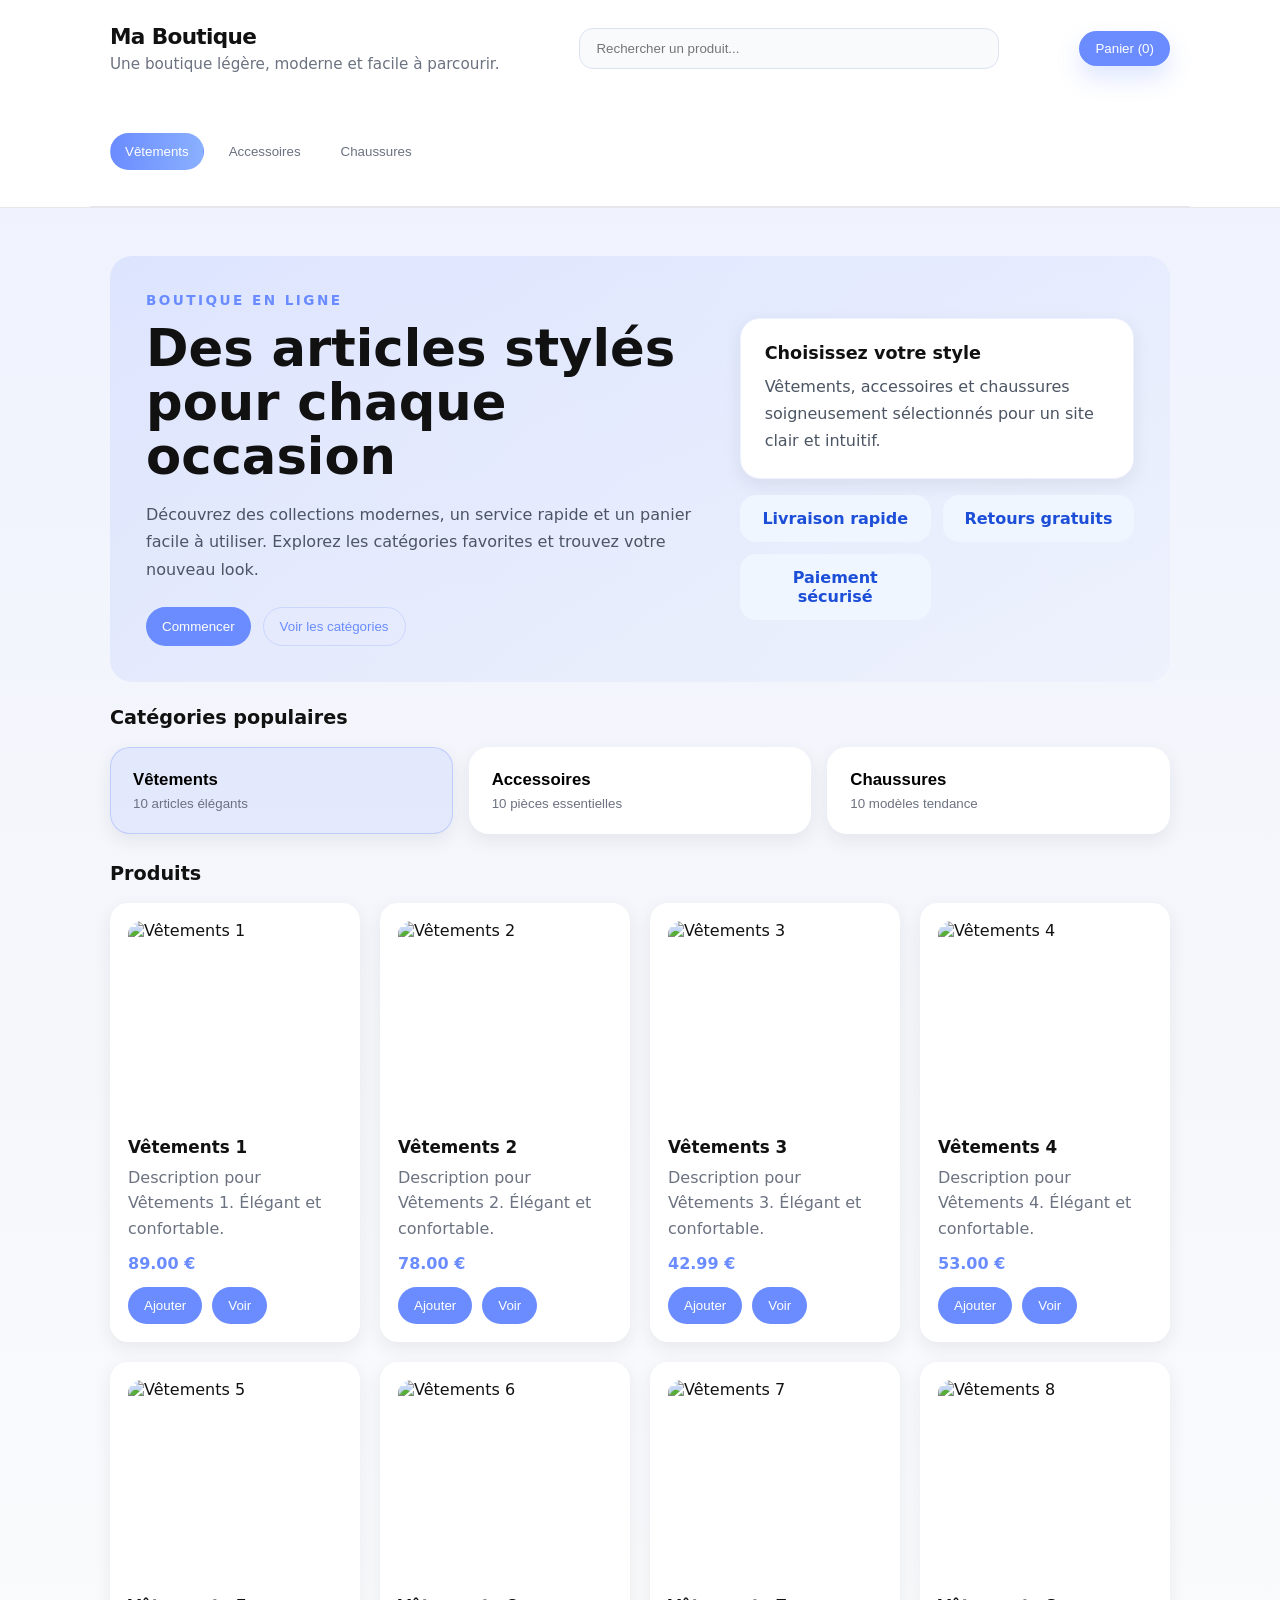
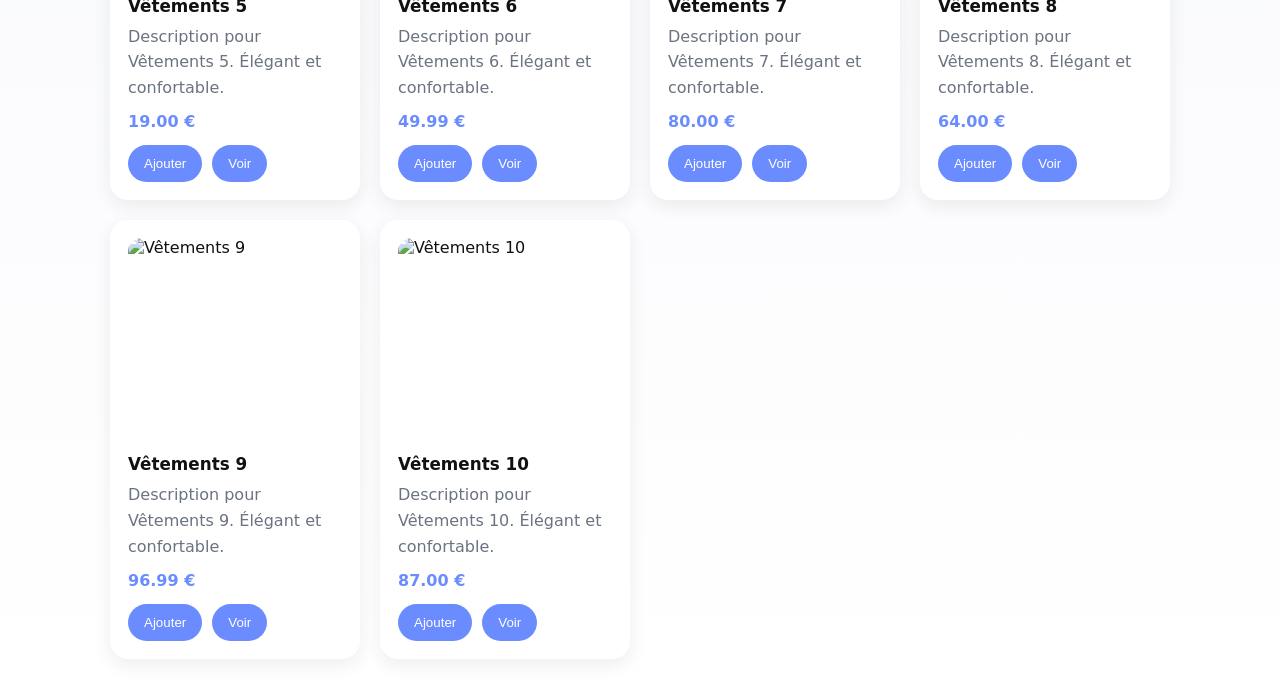
==== site/index.html @ 4831955a "Add files via upload" ====
<!doctype html>
<html lang="fr">
  <head>
    <meta charset="utf-8" />
    <meta name="viewport" content="width=device-width, initial-scale=1" />
    <title>Boutique - Exemple</title>
    <link rel="stylesheet" href="css/styles.css" />
  </head>
  <body>
    <header class="site-header">
      <div class="container header-inner">
        <div class="brand-area">
          <h1 class="logo">Ma Boutique</h1>
          <p class="brand-tag">Une boutique légère, moderne et facile à parcourir.</p>
        </div>
        <div class="search-box">
          <input id="search-input" type="search" placeholder="Rechercher un produit..." aria-label="Rechercher un produit" />
        </div>
        <button id="cart-button" class="cart-button">Panier (<span id="cart-count">0</span>)</button>
      </div>
      <div class="container nav-wrap">
        <nav class="nav-categories" id="categories"></nav>
      </div>
    </header>

    <main class="container">
      <section class="hero">
        <div class="hero-grid">
          <div class="hero-copy">
            <p class="eyebrow">Boutique en ligne</p>
            <h2>Des articles stylés pour chaque occasion</h2>
            <p class="hero-text">Découvrez des collections modernes, un service rapide et un panier facile à utiliser. Explorez les catégories favorites et trouvez votre nouveau look.</p>
            <div class="hero-actions">
              <button id="shop-now" class="btn">Commencer</button>
              <button id="see-categories" class="btn btn-ghost">Voir les catégories</button>
            </div>
          </div>
          <div class="hero-feature">
            <div class="feature-card">
              <h3>Choisissez votre style</h3>
              <p>Vêtements, accessoires et chaussures soigneusement sélectionnés pour un site clair et intuitif.</p>
            </div>
            <div class="feature-grid">
              <div class="feature-pill">Livraison rapide</div>
              <div class="feature-pill">Retours gratuits</div>
              <div class="feature-pill">Paiement sécurisé</div>
            </div>
          </div>
        </div>
      </section>

      <section class="category-highlights" id="category-highlights">
        <h3 class="section-title">Catégories populaires</h3>
        <div class="category-cards">
          <button class="category-card" data-cat="Vêtements">
            <strong>Vêtements</strong>
            <span>10 articles élégants</span>
          </button>
          <button class="category-card" data-cat="Accessoires">
            <strong>Accessoires</strong>
            <span>10 pièces essentielles</span>
          </button>
          <button class="category-card" data-cat="Chaussures">
            <strong>Chaussures</strong>
            <span>10 modèles tendance</span>
          </button>
        </div>
      </section>

      <section id="products-section">
        <h3 class="section-title">Produits</h3>
        <div class="products-grid" id="products"></div>
      </section>
    </main>

    <aside id="cart" class="cart-panel" aria-hidden="true">
      <button id="close-cart" class="close-cart">✕</button>
      <h3>Votre panier</h3>
      <ul id="cart-items" class="cart-items"></ul>
      <div class="cart-footer">
        <div class="cart-total">Total: <span id="cart-total">0.00</span> €</div>
        <button id="checkout" class="checkout">Commander</button>
      </div>
    </aside>

    <div id="payment-modal" class="modal" aria-hidden="true">
      <div class="modal-content modal-payment">
        <button id="close-payment" class="close-modal">✕</button>
        <div class="payment-panel">
          <h3>Paiement sécurisé</h3>
          <p class="payment-note">Entrez des informations fictives pour simuler la commande.</p>
          <form id="payment-form" class="payment-form">
            <div class="field">
              <label for="buyer-name">Nom complet</label>
              <input id="buyer-name" type="text" placeholder="Jean Dupont" required />
            </div>
            <div class="field">
              <label for="card-number">Numéro de carte</label>
              <input id="card-number" type="text" inputmode="numeric" maxlength="19" placeholder="1234 5678 9012 3456" required />
            </div>
            <div class="field-row">
              <div class="field small">
                <label for="expiry">Date d'expiration</label>
                <input id="expiry" type="text" placeholder="MM/AA" maxlength="5" required />
              </div>
              <div class="field small">
                <label for="cvc">CVC</label>
                <input id="cvc" type="text" inputmode="numeric" maxlength="4" placeholder="123" required />
              </div>
            </div>
            <div class="payment-summary">
              <span>Total à payer</span>
              <strong id="payment-amount">0.00 €</strong>
            </div>
            <button type="submit" class="btn">Valider le paiement</button>
            <p id="payment-status" class="payment-status"></p>
          </form>
        </div>
      </div>
    </div>

    <div id="product-modal" class="modal" aria-hidden="true">
      <div class="modal-content">
        <button id="close-modal" class="close-modal">✕</button>
        <img id="modal-image" src="" alt="" />
        <div class="modal-info">
          <h3 id="modal-title"></h3>
          <p id="modal-desc"></p>
          <div class="modal-buy">
            <div class="price" id="modal-price"></div>
            <button id="modal-add" class="btn">Ajouter au panier</button>
          </div>
        </div>
      </div>
    </div>

    <script src="js/script.js"></script>
  </body>
</html>
---- site/css/styles.css ----
:root{
  --bg:#f6f7fb;
  --card:#ffffff;
  --accent:#6a8cff;
  --muted:#6b7280;
  --shadow: 0 6px 18px rgba(26, 32, 44, 0.08);
}
*{box-sizing:border-box}
body{font-family:Inter, system-ui, Arial, sans-serif;margin:0;background:linear-gradient(180deg,#eef2ff 0%,#f6f7fb 45%,#fff 100%);color:#111}
.container{max-width:1100px;margin:0 auto;padding:24px 20px}
.site-header{background:#fff;border-bottom:1px solid #e5e7eb;position:sticky;top:0;z-index:10}
.header-inner{display:flex;align-items:center;gap:20px;justify-content:space-between}
.brand-area{display:flex;flex-direction:column;gap:6px}
.logo{margin:0;font-size:1.35rem;letter-spacing:-0.03em}
.brand-tag{margin:0;color:#6b7280;font-size:0.95rem}
.search-box{flex:1;max-width:420px}
.search-box input{width:100%;padding:12px 16px;border-radius:14px;border:1px solid #dbe3f0;background:#f8fafc;outline:none;transition:border-color 0.2s ease, box-shadow 0.2s ease}
.search-box input:focus{border-color:rgba(106,140,255,0.55);box-shadow:0 0 0 4px rgba(106,140,255,0.12)}
.nav-wrap{background:#fff;border-bottom:1px solid #e5e7eb}
.header-inner .cart-button{flex-shrink:0}
.nav-categories{display:flex;gap:10px;flex-wrap:wrap;justify-content:flex-start;padding:12px 0}
.nav-categories button{background:transparent;border:1px solid transparent;padding:10px 14px;border-radius:999px;cursor:pointer;color:var(--muted);transition:all 0.2s ease}
.nav-categories button:hover{background:rgba(106,140,255,0.08);border-color:rgba(106,140,255,0.2)}
.nav-categories button.active{background:linear-gradient(90deg,var(--accent),#8ab0ff);color:#fff;border-color:transparent}
.cart-button{background:var(--accent);color:#fff;border:0;padding:10px 16px;border-radius:999px;cursor:pointer;box-shadow:0 12px 24px rgba(106,140,255,0.22)}
.hero{background:linear-gradient(135deg,rgba(106,140,255,0.14),rgba(138,176,255,0.05));padding:36px;border-radius:22px;margin:24px 0}
.hero-grid{display:grid;grid-template-columns:1.3fr 0.9fr;gap:24px;align-items:center}
.hero-copy{max-width:550px}
.eyebrow{margin:0 0 14px;font-size:0.85rem;font-weight:700;letter-spacing:0.18em;text-transform:uppercase;color:var(--accent)}
.hero h2{margin:0 0 18px;font-size:clamp(2rem,4vw,3.2rem);line-height:1.05}
.hero-text{margin:0 0 24px;color:#4b5563;max-width:580px;line-height:1.7}
.hero-actions{display:flex;gap:12px;flex-wrap:wrap}
.hero-feature{display:grid;gap:16px}
.hero-text{max-width:620px}
.feature-card{background:#fff;padding:24px;border-radius:20px;box-shadow:var(--shadow);border:1px solid #eef2ff}
.feature-card h3{margin:0 0 10px;font-size:1.1rem}
.feature-card p{margin:0;color:#4b5563;line-height:1.7}
.feature-grid{display:grid;grid-template-columns:repeat(2,minmax(0,1fr));gap:12px}
.feature-pill{padding:14px 16px;background:#eff6ff;color:#1d4ed8;border-radius:16px;font-weight:600;text-align:center}
.section-title{margin:0 0 18px;font-size:1.2rem;color:#111}
.category-highlights{margin-bottom:28px}
.category-cards{display:grid;grid-template-columns:repeat(auto-fit,minmax(180px,1fr));gap:16px}
.category-card{display:flex;flex-direction:column;align-items:flex-start;gap:6px;padding:22px;border-radius:20px;background:#fff;box-shadow:var(--shadow);border:1px solid transparent;text-align:left;cursor:pointer;transition:transform 0.2s ease, border-color 0.2s ease, background-color 0.2s ease}
.category-card:hover{transform:translateY(-3px);border-color:rgba(106,140,255,0.2)}
.category-card.active{background:rgba(106,140,255,0.12);border-color:rgba(106,140,255,0.3)}
.category-card strong{font-size:1.05rem}
.category-card span{color:var(--muted)}
.products-grid{display:grid;grid-template-columns:repeat(auto-fill,minmax(240px,1fr));gap:20px}
.card{background:var(--card);border-radius:18px;padding:18px;box-shadow:var(--shadow);display:flex;flex-direction:column;min-height:360px;transition:transform 0.2s ease, box-shadow 0.2s ease,border-color 0.2s ease}
.card:hover{transform:translateY(-4px);box-shadow:0 20px 30px rgba(26,32,44,0.12);border:1px solid rgba(106,140,255,0.14)}
.cart-items li{display:flex;justify-content:space-between;align-items:center;padding:12px 0;border-bottom:1px solid #f1f3f5}
.cart-items li span{max-width:180px;display:block;overflow:hidden;text-overflow:ellipsis;white-space:nowrap}
.cart-item-remove{background:transparent;border:0;color:#ef4444;font-size:0.95rem;cursor:pointer;padding:6px 8px;border-radius:8px;transition:background-color 0.2s ease}
.cart-item-remove:hover{background:rgba(239,68,68,0.1)}
.checkout{background:#111827;color:#fff;width:100%;padding:12px 16px;border-radius:14px;border:0;cursor:pointer;margin-top:12px;transition:transform 0.2s ease}
.checkout:hover{transform:translateY(-1px)}
.card{background:var(--card);border-radius:18px;padding:18px;box-shadow:var(--shadow);display:flex;flex-direction:column;min-height:360px}
.card img{width:100%;height:200px;object-fit:cover;border-radius:14px}
.card h4{margin:16px 0 8px;font-size:1.05rem}
.card .desc{margin:0 0 12px;color:#6b7280;line-height:1.6}
.card .price{font-weight:700;color:var(--accent);margin-bottom:14px}
.card .actions{margin-top:auto;display:flex;gap:10px;flex-wrap:wrap}
.btn{background:var(--accent);color:#fff;border:0;padding:11px 16px;border-radius:999px;cursor:pointer;transition:transform 0.2s ease, box-shadow 0.2s ease}
.btn:hover{transform:translateY(-1px);box-shadow:0 14px 26px rgba(106,140,255,0.18)}
.btn.btn-ghost{background:transparent;color:var(--accent);border:1px solid rgba(106,140,255,0.22)}
.btn.btn-ghost:hover{background:rgba(106,140,255,0.08)}
.cart-panel{position:fixed;right:20px;top:100px;width:340px;background:var(--card);padding:18px;border-radius:18px;box-shadow:var(--shadow);transform:translateY(-10px);opacity:0;pointer-events:none}
.cart-panel[aria-hidden="false"]{transform:none;opacity:1;pointer-events:auto}
.cart-items{list-style:none;padding:0;margin:12px 0 0;max-height:320px;overflow:auto}
.cart-items li{display:flex;justify-content:space-between;padding:12px 0;border-bottom:1px solid #f1f3f5}
.modal{position:fixed;inset:0;display:none;align-items:center;justify-content:center;background:rgba(10,12,22,0.36);padding:24px}
.modal[aria-hidden="false"]{display:flex}
.modal-content{background:var(--card);padding:24px;border-radius:22px;max-width:900px;width:100%;display:flex;gap:24px;align-items:flex-start}
.modal-content.modal-payment{max-width:540px;display:block}
.modal-content.modal-payment .payment-panel{display:flex;flex-direction:column;gap:16px}
.modal-content img{width:320px;height:320px;object-fit:cover;border-radius:18px}
.payment-note{margin:0;color:#6b7280;line-height:1.6}
.payment-form{display:grid;gap:14px}
.field{display:flex;flex-direction:column;gap:8px}
.field label{font-size:0.92rem;color:#374151}
.field input{padding:12px 14px;border-radius:14px;border:1px solid #d1d5db;background:#f8fafc;outline:none;transition:border-color 0.2s ease, box-shadow 0.2s ease}
.field input:focus{border-color:rgba(106,140,255,0.55);box-shadow:0 0 0 4px rgba(106,140,255,0.12)}
.field-row{display:grid;grid-template-columns:1fr 140px;gap:14px}
.field.small input{text-align:center}
.payment-summary{display:flex;justify-content:space-between;align-items:center;padding:16px 18px;border-radius:16px;background:#f8fbff;border:1px solid #e5edff}
.payment-status{margin:0;color:#065f46;font-weight:600;min-height:1.2em}
.modal-content.modal-payment .close-modal{position:absolute;right:24px;top:24px}
.close-modal,.close-cart{background:transparent;border:0;font-size:20px;cursor:pointer;color:#374151}
@media (max-width:900px){
  .hero-grid{grid-template-columns:1fr}
  .feature-grid{grid-template-columns:repeat(2,minmax(0,1fr))}
}
@media (max-width:700px){
  .header-inner{flex-direction:column;align-items:flex-start}
  .hero{padding:24px}
  .hero-actions{flex-direction:column;align-items:flex-start}
  .feature-grid{grid-template-columns:1fr}
  .modal-content{flex-direction:column;align-items:center}
  .modal-content img{width:100%;height:auto}
}
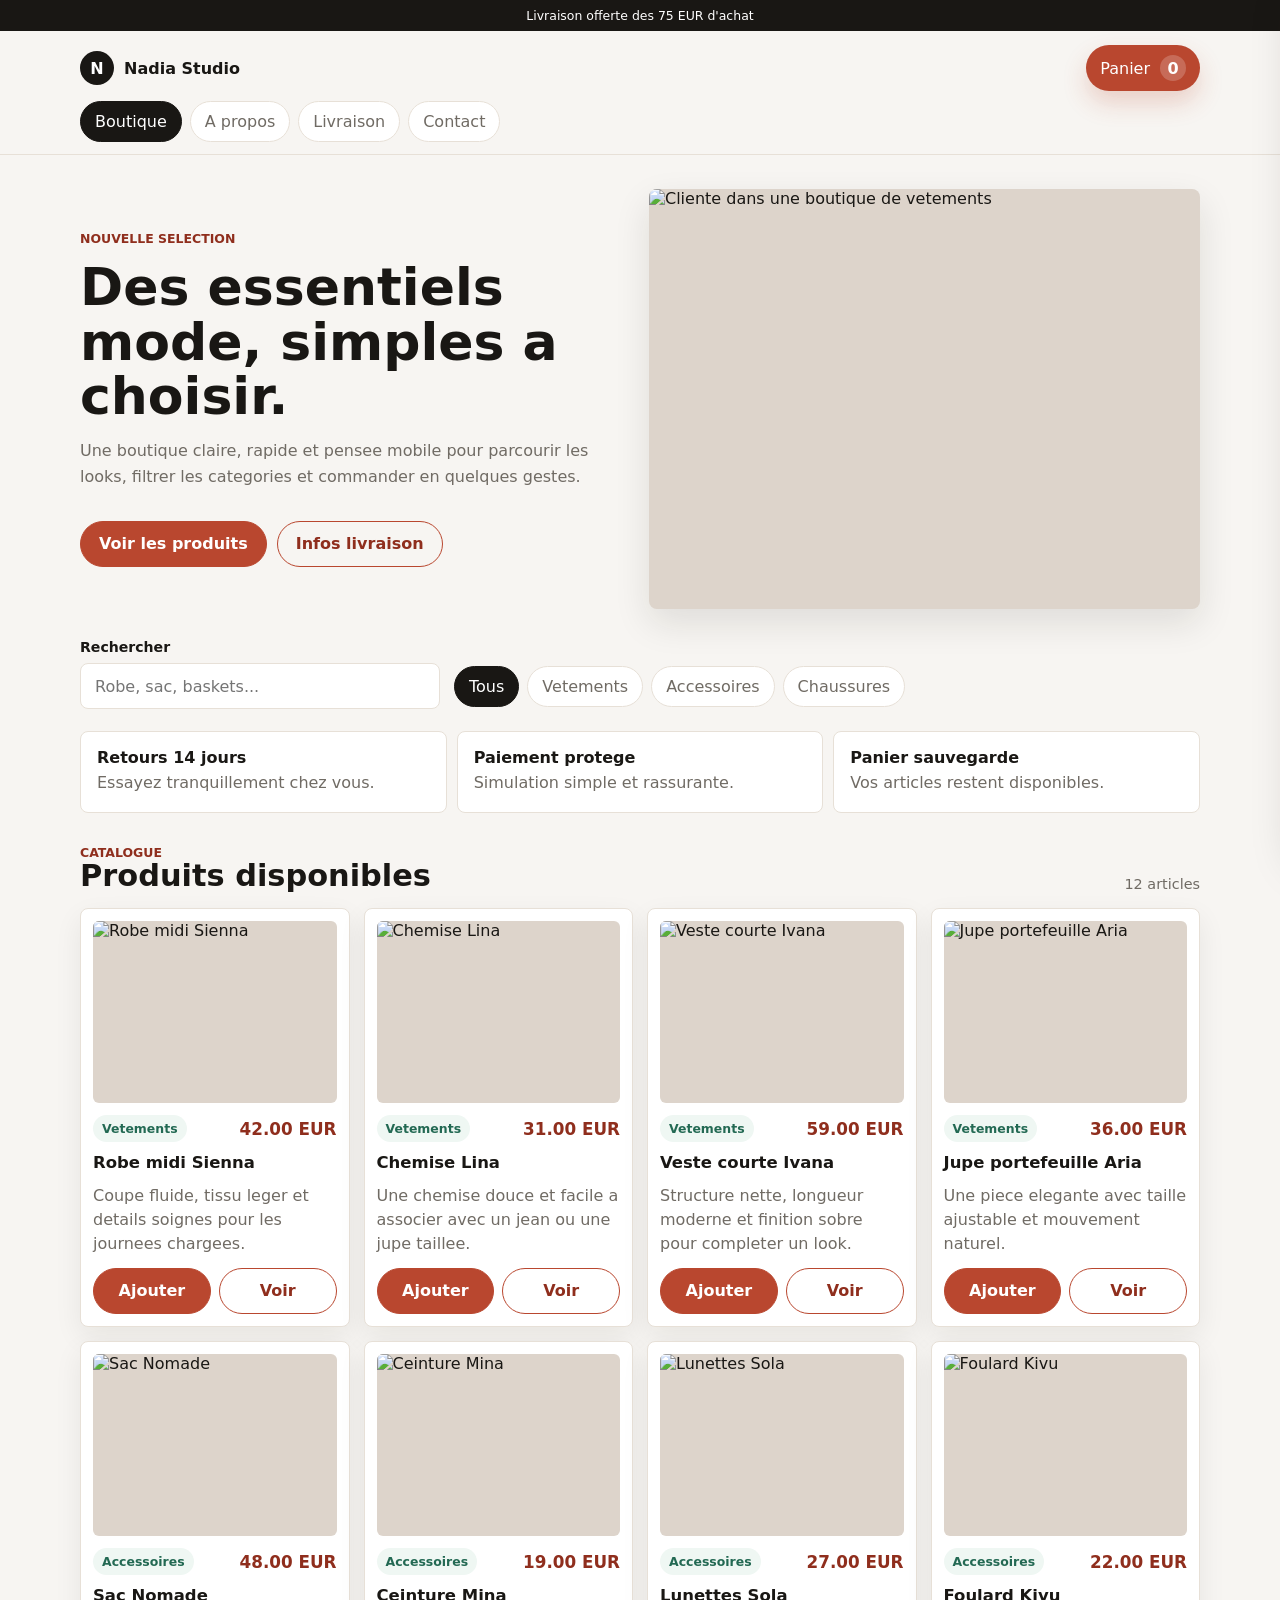
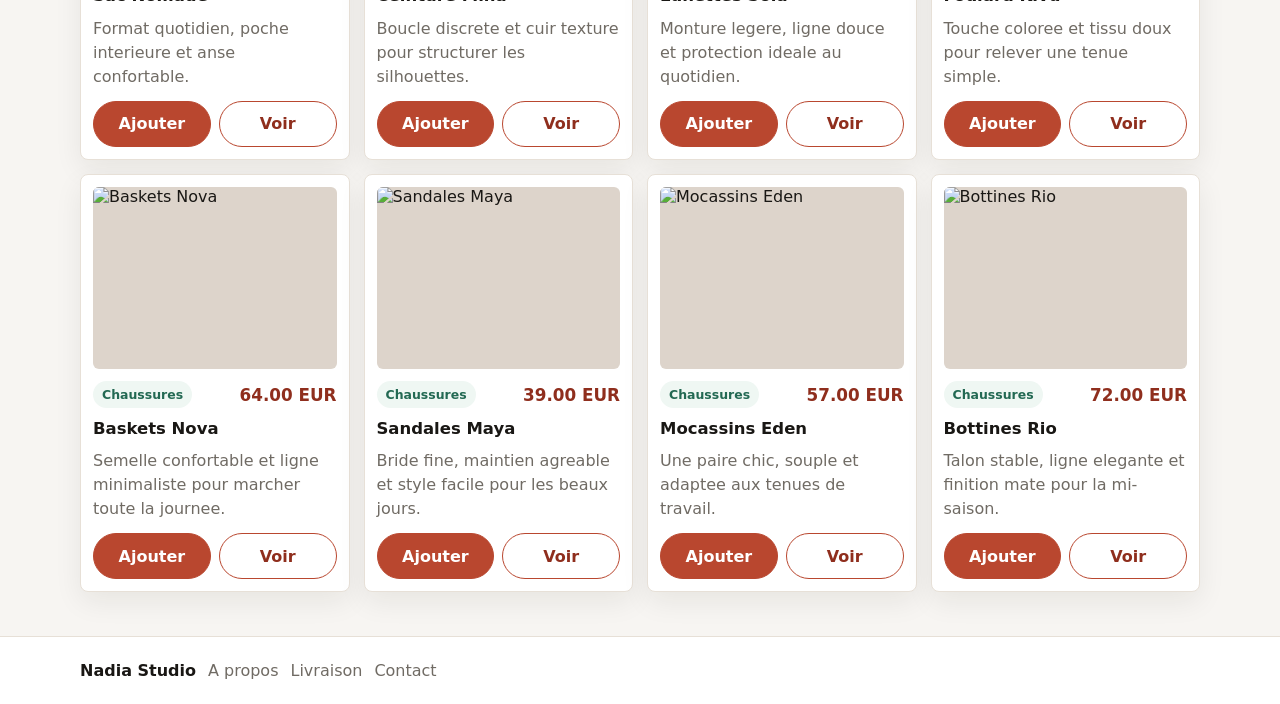
==== commit 59ddba32: "Add files via upload" ====
--- a/site/index.html
+++ b/site/index.html
@@ -1,139 +1,176 @@
-<!doctype html>
-<html lang="fr">
-  <head>
-    <meta charset="utf-8" />
-    <meta name="viewport" content="width=device-width, initial-scale=1" />
-    <title>Boutique - Exemple</title>
-    <link rel="stylesheet" href="css/styles.css" />
-  </head>
-  <body>
-    <header class="site-header">
-      <div class="container header-inner">
-        <div class="brand-area">
-          <h1 class="logo">Ma Boutique</h1>
-          <p class="brand-tag">Une boutique légère, moderne et facile à parcourir.</p>
-        </div>
-        <div class="search-box">
-          <input id="search-input" type="search" placeholder="Rechercher un produit..." aria-label="Rechercher un produit" />
-        </div>
-        <button id="cart-button" class="cart-button">Panier (<span id="cart-count">0</span>)</button>
-      </div>
-      <div class="container nav-wrap">
-        <nav class="nav-categories" id="categories"></nav>
-      </div>
-    </header>
-
-    <main class="container">
-      <section class="hero">
-        <div class="hero-grid">
-          <div class="hero-copy">
-            <p class="eyebrow">Boutique en ligne</p>
-            <h2>Des articles stylés pour chaque occasion</h2>
-            <p class="hero-text">Découvrez des collections modernes, un service rapide et un panier facile à utiliser. Explorez les catégories favorites et trouvez votre nouveau look.</p>
-            <div class="hero-actions">
-              <button id="shop-now" class="btn">Commencer</button>
-              <button id="see-categories" class="btn btn-ghost">Voir les catégories</button>
-            </div>
-          </div>
-          <div class="hero-feature">
-            <div class="feature-card">
-              <h3>Choisissez votre style</h3>
-              <p>Vêtements, accessoires et chaussures soigneusement sélectionnés pour un site clair et intuitif.</p>
-            </div>
-            <div class="feature-grid">
-              <div class="feature-pill">Livraison rapide</div>
-              <div class="feature-pill">Retours gratuits</div>
-              <div class="feature-pill">Paiement sécurisé</div>
-            </div>
-          </div>
-        </div>
-      </section>
-
-      <section class="category-highlights" id="category-highlights">
-        <h3 class="section-title">Catégories populaires</h3>
-        <div class="category-cards">
-          <button class="category-card" data-cat="Vêtements">
-            <strong>Vêtements</strong>
-            <span>10 articles élégants</span>
-          </button>
-          <button class="category-card" data-cat="Accessoires">
-            <strong>Accessoires</strong>
-            <span>10 pièces essentielles</span>
-          </button>
-          <button class="category-card" data-cat="Chaussures">
-            <strong>Chaussures</strong>
-            <span>10 modèles tendance</span>
-          </button>
-        </div>
-      </section>
-
-      <section id="products-section">
-        <h3 class="section-title">Produits</h3>
-        <div class="products-grid" id="products"></div>
-      </section>
-    </main>
-
-    <aside id="cart" class="cart-panel" aria-hidden="true">
-      <button id="close-cart" class="close-cart">✕</button>
-      <h3>Votre panier</h3>
-      <ul id="cart-items" class="cart-items"></ul>
-      <div class="cart-footer">
-        <div class="cart-total">Total: <span id="cart-total">0.00</span> €</div>
-        <button id="checkout" class="checkout">Commander</button>
-      </div>
-    </aside>
-
-    <div id="payment-modal" class="modal" aria-hidden="true">
-      <div class="modal-content modal-payment">
-        <button id="close-payment" class="close-modal">✕</button>
-        <div class="payment-panel">
-          <h3>Paiement sécurisé</h3>
-          <p class="payment-note">Entrez des informations fictives pour simuler la commande.</p>
-          <form id="payment-form" class="payment-form">
-            <div class="field">
-              <label for="buyer-name">Nom complet</label>
-              <input id="buyer-name" type="text" placeholder="Jean Dupont" required />
-            </div>
-            <div class="field">
-              <label for="card-number">Numéro de carte</label>
-              <input id="card-number" type="text" inputmode="numeric" maxlength="19" placeholder="1234 5678 9012 3456" required />
-            </div>
-            <div class="field-row">
-              <div class="field small">
-                <label for="expiry">Date d'expiration</label>
-                <input id="expiry" type="text" placeholder="MM/AA" maxlength="5" required />
-              </div>
-              <div class="field small">
-                <label for="cvc">CVC</label>
-                <input id="cvc" type="text" inputmode="numeric" maxlength="4" placeholder="123" required />
-              </div>
-            </div>
-            <div class="payment-summary">
-              <span>Total à payer</span>
-              <strong id="payment-amount">0.00 €</strong>
-            </div>
-            <button type="submit" class="btn">Valider le paiement</button>
-            <p id="payment-status" class="payment-status"></p>
-          </form>
-        </div>
-      </div>
-    </div>
-
-    <div id="product-modal" class="modal" aria-hidden="true">
-      <div class="modal-content">
-        <button id="close-modal" class="close-modal">✕</button>
-        <img id="modal-image" src="" alt="" />
-        <div class="modal-info">
-          <h3 id="modal-title"></h3>
-          <p id="modal-desc"></p>
-          <div class="modal-buy">
-            <div class="price" id="modal-price"></div>
-            <button id="modal-add" class="btn">Ajouter au panier</button>
-          </div>
-        </div>
-      </div>
-    </div>
-
-    <script src="js/script.js"></script>
-  </body>
+﻿<!doctype html>
+<html lang="fr">
+  <head>
+    <meta charset="utf-8" />
+    <meta name="viewport" content="width=device-width, initial-scale=1" />
+    <title>Nadia Studio - Boutique mode</title>
+    <meta name="description" content="Boutique mobile-first de vetements, chaussures et accessoires." />
+    <link rel="stylesheet" href="css/styles.css" />
+  </head>
+  <body>
+    <header class="site-header">
+      <div class="topbar">
+        <p>Livraison offerte des 75 EUR d'achat</p>
+      </div>
+      <div class="container header-inner">
+        <a class="logo" href="index.html" aria-label="Accueil Nadia Studio">
+          <span class="logo-mark">N</span>
+          <span>Nadia Studio</span>
+        </a>
+        <button id="cart-button" class="cart-button" type="button" aria-controls="cart" aria-expanded="false">
+          <span>Panier</span>
+          <strong id="cart-count">0</strong>
+        </button>
+      </div>
+      <nav class="container main-nav" aria-label="Navigation principale">
+        <a class="active" href="index.html">Boutique</a>
+        <a href="a-propos.html">A propos</a>
+        <a href="livraison.html">Livraison</a>
+        <a href="contact.html">Contact</a>
+      </nav>
+    </header>
+
+    <main>
+      <section class="shop-hero">
+        <div class="container shop-hero-inner">
+          <div class="hero-copy">
+            <p class="eyebrow">Nouvelle selection</p>
+            <h1>Des essentiels mode, simples a choisir.</h1>
+            <p>
+              Une boutique claire, rapide et pensee mobile pour parcourir les looks,
+              filtrer les categories et commander en quelques gestes.
+            </p>
+            <div class="hero-actions">
+              <a class="btn" href="#products-section">Voir les produits</a>
+              <a class="btn btn-secondary" href="livraison.html">Infos livraison</a>
+            </div>
+          </div>
+          <div class="hero-media" aria-label="Selection mode Nadia Studio">
+            <img src="https://images.unsplash.com/photo-1483985988355-763728e1935b?auto=format&fit=crop&w=900&q=80" alt="Cliente dans une boutique de vetements" />
+          </div>
+        </div>
+      </section>
+
+      <section class="container shop-controls" aria-label="Recherche et categories">
+        <div class="search-box">
+          <label for="search-input">Rechercher</label>
+          <input id="search-input" type="search" placeholder="Robe, sac, baskets..." autocomplete="off" />
+        </div>
+        <div class="nav-categories" id="categories" role="list"></div>
+      </section>
+
+      <section class="container benefits" aria-label="Avantages">
+        <article>
+          <strong>Retours 14 jours</strong>
+          <span>Essayez tranquillement chez vous.</span>
+        </article>
+        <article>
+          <strong>Paiement protege</strong>
+          <span>Simulation simple et rassurante.</span>
+        </article>
+        <article>
+          <strong>Panier sauvegarde</strong>
+          <span>Vos articles restent disponibles.</span>
+        </article>
+      </section>
+
+      <section class="container products-section" id="products-section">
+        <div class="section-heading">
+          <div>
+            <p class="eyebrow">Catalogue</p>
+            <h2>Produits disponibles</h2>
+          </div>
+          <p id="products-count" class="products-count"></p>
+        </div>
+        <div class="products-grid" id="products"></div>
+      </section>
+    </main>
+
+    <aside id="cart" class="cart-panel" aria-hidden="true" aria-label="Panier">
+      <div class="cart-header">
+        <div>
+          <p class="eyebrow">Commande</p>
+          <h2>Votre panier</h2>
+        </div>
+        <button id="close-cart" class="icon-button" type="button" aria-label="Fermer le panier">x</button>
+      </div>
+      <ul id="cart-items" class="cart-items"></ul>
+      <div class="cart-footer">
+        <div class="promo-line">
+          <span>Sous-total</span>
+          <strong><span id="cart-total">0.00</span> EUR</strong>
+        </div>
+        <p id="free-shipping" class="free-shipping"></p>
+        <div class="cart-actions">
+          <button id="clear-cart" class="btn btn-secondary" type="button">Vider</button>
+          <button id="checkout" class="btn" type="button">Commander</button>
+        </div>
+      </div>
+    </aside>
+    <button id="cart-backdrop" class="cart-backdrop" type="button" aria-label="Fermer le panier" hidden></button>
+
+    <div id="payment-modal" class="modal" aria-hidden="true">
+      <div class="modal-content modal-payment" role="dialog" aria-modal="true" aria-labelledby="payment-title">
+        <button id="close-payment" class="icon-button close-modal" type="button" aria-label="Fermer">x</button>
+        <p class="eyebrow">Paiement test</p>
+        <h2 id="payment-title">Finaliser la commande</h2>
+        <p class="muted">Ces informations sont fictives et servent seulement a simuler le parcours.</p>
+        <form id="payment-form" class="payment-form">
+          <div class="field">
+            <label for="buyer-name">Nom complet</label>
+            <input id="buyer-name" type="text" placeholder="Nadia Mbuyi" required />
+          </div>
+          <div class="field">
+            <label for="card-number">Numero de carte</label>
+            <input id="card-number" type="text" inputmode="numeric" maxlength="19" placeholder="1234 5678 9012 3456" required />
+          </div>
+          <div class="field-row">
+            <div class="field">
+              <label for="expiry">Expiration</label>
+              <input id="expiry" type="text" placeholder="MM/AA" maxlength="5" required />
+            </div>
+            <div class="field">
+              <label for="cvc">CVC</label>
+              <input id="cvc" type="text" inputmode="numeric" maxlength="4" placeholder="123" required />
+            </div>
+          </div>
+          <div class="payment-summary">
+            <span>Total a payer</span>
+            <strong id="payment-amount">0.00 EUR</strong>
+          </div>
+          <button type="submit" class="btn">Valider le paiement</button>
+          <p id="payment-status" class="payment-status" role="status"></p>
+        </form>
+      </div>
+    </div>
+
+    <div id="product-modal" class="modal" aria-hidden="true">
+      <div class="modal-content product-dialog" role="dialog" aria-modal="true" aria-labelledby="modal-title">
+        <button id="close-modal" class="icon-button close-modal" type="button" aria-label="Fermer">x</button>
+        <img id="modal-image" src="" alt="" />
+        <div class="modal-info">
+          <p id="modal-category" class="eyebrow"></p>
+          <h2 id="modal-title"></h2>
+          <p id="modal-desc" class="muted"></p>
+          <div class="modal-buy">
+            <strong class="price" id="modal-price"></strong>
+            <button id="modal-add" class="btn" type="button">Ajouter au panier</button>
+          </div>
+        </div>
+      </div>
+    </div>
+
+    <footer class="site-footer">
+      <div class="container footer-inner">
+        <p>Nadia Studio</p>
+        <nav aria-label="Navigation secondaire">
+          <a href="a-propos.html">A propos</a>
+          <a href="livraison.html">Livraison</a>
+          <a href="contact.html">Contact</a>
+        </nav>
+      </div>
+    </footer>
+
+    <script src="js/script.js"></script>
+  </body>
 </html>
--- a/site/css/styles.css
+++ b/site/css/styles.css
@@ -1,100 +1,827 @@
-:root{
-  --bg:#f6f7fb;
-  --card:#ffffff;
-  --accent:#6a8cff;
-  --muted:#6b7280;
-  --shadow: 0 6px 18px rgba(26, 32, 44, 0.08);
+﻿:root {
+  --bg: #f7f5f2;
+  --surface: #ffffff;
+  --surface-soft: #fbfaf8;
+  --ink: #191714;
+  --muted: #706b64;
+  --line: #e7e0d7;
+  --accent: #b9472f;
+  --accent-dark: #8f2e1d;
+  --green: #236953;
+  --blue: #234f7a;
+  --shadow: 0 14px 36px rgba(31, 26, 20, 0.11);
+}
+
+* {
+  box-sizing: border-box;
+}
+
+html {
+  scroll-behavior: smooth;
+}
+
+body {
+  margin: 0;
+  background: var(--bg);
+  color: var(--ink);
+  font-family: Inter, ui-sans-serif, system-ui, -apple-system, BlinkMacSystemFont, "Segoe UI", Arial, sans-serif;
+}
+
+img {
+  display: block;
+  max-width: 100%;
+}
+
+a {
+  color: inherit;
+  text-decoration: none;
+}
+
+button,
+input,
+textarea {
+  font: inherit;
+}
+
+button {
+  cursor: pointer;
+}
+
+.container {
+  width: min(100% - 32px, 1120px);
+  margin: 0 auto;
+}
+
+.topbar {
+  background: var(--ink);
+  color: #fff;
+  text-align: center;
+  padding: 8px 16px;
+}
+
+.topbar p {
+  margin: 0;
+  font-size: 0.78rem;
+}
+
+.site-header {
+  position: sticky;
+  top: 0;
+  z-index: 20;
+  background: rgba(247, 245, 242, 0.95);
+  border-bottom: 1px solid var(--line);
+  backdrop-filter: blur(14px);
+}
+
+.header-inner {
+  display: flex;
+  align-items: center;
+  justify-content: space-between;
+  gap: 14px;
+  padding: 14px 0 10px;
+}
+
+.logo {
+  display: inline-flex;
+  align-items: center;
+  gap: 10px;
+  font-weight: 800;
+}
+
+.logo-mark {
+  display: grid;
+  width: 34px;
+  height: 34px;
+  place-items: center;
+  border-radius: 50%;
+  background: var(--ink);
+  color: #fff;
+}
+
+.main-nav {
+  display: flex;
+  gap: 8px;
+  overflow-x: auto;
+  padding: 0 0 12px;
+  scrollbar-width: none;
+}
+
+.main-nav::-webkit-scrollbar {
+  display: none;
+}
+
+.main-nav a,
+.nav-categories button {
+  flex: 0 0 auto;
+  min-height: 40px;
+  border: 1px solid var(--line);
+  border-radius: 999px;
+  background: var(--surface);
+  color: var(--muted);
+  padding: 10px 14px;
+  white-space: nowrap;
+}
+
+.main-nav a.active,
+.main-nav a:hover,
+.nav-categories button.active,
+.nav-categories button:hover {
+  background: var(--ink);
+  border-color: var(--ink);
+  color: #fff;
+}
+
+.cart-button {
+  display: inline-flex;
+  align-items: center;
+  gap: 10px;
+  min-height: 42px;
+  border: 0;
+  border-radius: 999px;
+  background: var(--accent);
+  color: #fff;
+  padding: 10px 14px;
+  box-shadow: 0 12px 24px rgba(185, 71, 47, 0.22);
+}
+
+.cart-button strong {
+  display: grid;
+  min-width: 26px;
+  height: 26px;
+  place-items: center;
+  border-radius: 50%;
+  background: rgba(255, 255, 255, 0.2);
+}
+
+.shop-hero {
+  padding: 22px 0 12px;
+}
+
+.shop-hero-inner {
+  display: grid;
+  gap: 18px;
+}
+
+.hero-copy {
+  display: grid;
+  gap: 14px;
+}
+
+.eyebrow {
+  margin: 0;
+  color: var(--accent-dark);
+  font-size: 0.78rem;
+  font-weight: 800;
+  letter-spacing: 0;
+  text-transform: uppercase;
+}
+
+h1,
+h2,
+h3,
+p {
+  margin-top: 0;
+}
+
+h1,
+h2,
+h3 {
+  line-height: 1.05;
+}
+
+h1 {
+  margin-bottom: 0;
+  font-size: 2.25rem;
+}
+
+h2 {
+  margin-bottom: 0;
+  font-size: 1.55rem;
+}
+
+.hero-copy p:not(.eyebrow),
+.muted {
+  color: var(--muted);
+  line-height: 1.65;
+}
+
+.hero-actions,
+.cart-actions {
+  display: grid;
+  grid-template-columns: 1fr;
+  gap: 10px;
+}
+
+.btn {
+  display: inline-flex;
+  align-items: center;
+  justify-content: center;
+  min-height: 46px;
+  border: 1px solid var(--accent);
+  border-radius: 999px;
+  background: var(--accent);
+  color: #fff;
+  padding: 12px 18px;
+  font-weight: 750;
+  transition: transform 0.18s ease, box-shadow 0.18s ease, background 0.18s ease;
+}
+
+.btn:hover {
+  transform: translateY(-1px);
+  box-shadow: 0 12px 24px rgba(185, 71, 47, 0.17);
+}
+
+.btn:disabled {
+  cursor: not-allowed;
+  opacity: 0.5;
+  transform: none;
+  box-shadow: none;
+}
+
+.btn-secondary,
+.btn.ghost {
+  background: transparent;
+  color: var(--accent-dark);
+}
+
+.btn-secondary:hover,
+.btn.ghost:hover {
+  background: #fff3ee;
+}
+
+.hero-media {
+  position: relative;
+  min-height: 280px;
+  overflow: hidden;
+  border-radius: 8px;
+  background: #ddd4cb;
+  box-shadow: var(--shadow);
+}
+
+.hero-media img {
+  width: 100%;
+  height: 100%;
+  min-height: 280px;
+  object-fit: cover;
+}
+
+.shop-controls {
+  display: grid;
+  gap: 14px;
+  padding: 12px 0 18px;
+}
+
+.search-box {
+  display: grid;
+  gap: 8px;
+}
+
+.search-box label,
+.field label {
+  color: var(--ink);
+  font-size: 0.88rem;
+  font-weight: 750;
+}
+
+.search-box input,
+.field input,
+.field textarea {
+  width: 100%;
+  min-height: 46px;
+  border: 1px solid var(--line);
+  border-radius: 8px;
+  background: var(--surface);
+  color: var(--ink);
+  outline: none;
+  padding: 12px 14px;
+}
+
+.field textarea {
+  min-height: 132px;
+  resize: vertical;
+}
+
+.search-box input:focus,
+.field input:focus,
+.field textarea:focus {
+  border-color: rgba(185, 71, 47, 0.7);
+  box-shadow: 0 0 0 4px rgba(185, 71, 47, 0.12);
+}
+
+.nav-categories {
+  display: flex;
+  gap: 8px;
+  overflow-x: auto;
+  padding-bottom: 2px;
+  scrollbar-width: none;
+}
+
+.nav-categories::-webkit-scrollbar {
+  display: none;
+}
+
+.nav-categories button {
+  cursor: pointer;
+}
+
+.benefits {
+  display: grid;
+  gap: 10px;
+  padding: 4px 0 26px;
+}
+
+.benefits article,
+.info-card,
+.contact-card,
+.delivery-step {
+  border: 1px solid var(--line);
+  border-radius: 8px;
+  background: var(--surface);
+  padding: 16px;
+}
+
+.benefits article {
+  display: grid;
+  gap: 4px;
+}
+
+.benefits span,
+.info-card p,
+.delivery-step p,
+.contact-card p {
+  margin: 0;
+  color: var(--muted);
+  line-height: 1.55;
+}
+
+.products-section {
+  padding: 6px 0 44px;
+}
+
+.section-heading {
+  display: flex;
+  align-items: end;
+  justify-content: space-between;
+  gap: 14px;
+  margin-bottom: 16px;
+}
+
+.products-count {
+  margin: 0;
+  color: var(--muted);
+  font-size: 0.9rem;
+  text-align: right;
+}
+
+.products-grid {
+  display: grid;
+  grid-template-columns: 1fr;
+  gap: 14px;
+}
+
+.card {
+  display: grid;
+  gap: 12px;
+  border: 1px solid var(--line);
+  border-radius: 8px;
+  background: var(--surface);
+  padding: 12px;
+  box-shadow: 0 10px 28px rgba(31, 26, 20, 0.07);
+}
+
+.card img {
+  width: 100%;
+  aspect-ratio: 4 / 3;
+  object-fit: cover;
+  border-radius: 6px;
+  background: #ddd4cb;
+}
+
+.card h3 {
+  margin: 0;
+  font-size: 1.03rem;
+}
+
+.card .desc {
+  margin: 0;
+  color: var(--muted);
+  line-height: 1.5;
+}
+
+.product-meta {
+  display: flex;
+  align-items: center;
+  justify-content: space-between;
+  gap: 12px;
+}
+
+.price {
+  color: var(--accent-dark);
+  font-size: 1.05rem;
+  font-weight: 850;
+}
+
+.badge {
+  border-radius: 999px;
+  background: #eff7f3;
+  color: var(--green);
+  padding: 6px 9px;
+  font-size: 0.78rem;
+  font-weight: 800;
+}
+
+.card .actions {
+  display: grid;
+  grid-template-columns: 1fr 1fr;
+  gap: 8px;
+}
+
+.empty-results,
+.empty-cart {
+  border: 1px dashed var(--line);
+  border-radius: 8px;
+  color: var(--muted);
+  padding: 18px;
+  text-align: center;
+}
+
+.cart-backdrop {
+  position: fixed;
+  inset: 0;
+  z-index: 30;
+  border: 0;
+  background: rgba(25, 23, 20, 0.35);
+}
+
+.cart-panel {
+  position: fixed;
+  inset: auto 0 0 0;
+  z-index: 40;
+  display: grid;
+  max-height: 88vh;
+  grid-template-rows: auto minmax(120px, 1fr) auto;
+  border-radius: 8px 8px 0 0;
+  background: var(--surface);
+  box-shadow: 0 -20px 46px rgba(25, 23, 20, 0.18);
+  transform: translateY(105%);
+  transition: transform 0.22s ease;
+}
+
+.cart-panel[aria-hidden="false"] {
+  transform: translateY(0);
+}
+
+.cart-header,
+.cart-footer {
+  padding: 18px 16px;
+}
+
+.cart-header {
+  display: flex;
+  align-items: start;
+  justify-content: space-between;
+  border-bottom: 1px solid var(--line);
+}
+
+.cart-header h2 {
+  margin: 4px 0 0;
+}
+
+.icon-button {
+  display: grid;
+  width: 38px;
+  height: 38px;
+  place-items: center;
+  border: 1px solid var(--line);
+  border-radius: 50%;
+  background: var(--surface-soft);
+  color: var(--ink);
+}
+
+.cart-items {
+  display: grid;
+  gap: 0;
+  margin: 0;
+  padding: 0 16px;
+  overflow: auto;
+  list-style: none;
+}
+
+.cart-item {
+  display: grid;
+  grid-template-columns: 72px 1fr;
+  gap: 12px;
+  padding: 14px 0;
+  border-bottom: 1px solid var(--line);
+}
+
+.cart-item img {
+  width: 72px;
+  height: 72px;
+  border-radius: 6px;
+  object-fit: cover;
+}
+
+.cart-item-info {
+  display: grid;
+  gap: 8px;
+  min-width: 0;
+}
+
+.cart-item-title {
+  display: flex;
+  justify-content: space-between;
+  gap: 10px;
+}
+
+.cart-item-title strong:first-child {
+  min-width: 0;
+  overflow: hidden;
+  text-overflow: ellipsis;
+  white-space: nowrap;
+}
+
+.qty-row {
+  display: flex;
+  align-items: center;
+  justify-content: space-between;
+  gap: 8px;
+}
+
+.qty-controls {
+  display: inline-flex;
+  align-items: center;
+  border: 1px solid var(--line);
+  border-radius: 999px;
+  overflow: hidden;
+}
+
+.qty-controls button {
+  width: 34px;
+  height: 34px;
+  border: 0;
+  background: var(--surface-soft);
+}
+
+.qty-controls span {
+  min-width: 34px;
+  text-align: center;
+  font-weight: 800;
+}
+
+.remove-item {
+  border: 0;
+  background: transparent;
+  color: var(--accent-dark);
+  font-weight: 750;
+}
+
+.cart-footer {
+  display: grid;
+  gap: 12px;
+  border-top: 1px solid var(--line);
+}
+
+.promo-line,
+.payment-summary {
+  display: flex;
+  align-items: center;
+  justify-content: space-between;
+  gap: 16px;
+}
+
+.free-shipping {
+  margin: 0;
+  color: var(--blue);
+  font-size: 0.9rem;
+}
+
+.modal {
+  position: fixed;
+  inset: 0;
+  z-index: 50;
+  display: none;
+  align-items: end;
+  justify-content: center;
+  padding: 16px;
+  background: rgba(25, 23, 20, 0.48);
+}
+
+.modal[aria-hidden="false"] {
+  display: flex;
+}
+
+.modal-content {
+  position: relative;
+  width: min(100%, 760px);
+  max-height: calc(100vh - 32px);
+  overflow: auto;
+  border-radius: 8px;
+  background: var(--surface);
+  padding: 16px;
+  box-shadow: var(--shadow);
+}
+
+.close-modal {
+  position: absolute;
+  top: 12px;
+  right: 12px;
+  z-index: 1;
+}
+
+.product-dialog {
+  display: grid;
+  gap: 16px;
+}
+
+.product-dialog img {
+  width: 100%;
+  aspect-ratio: 4 / 3;
+  border-radius: 6px;
+  object-fit: cover;
+}
+
+.modal-info {
+  display: grid;
+  gap: 10px;
+}
+
+.modal-buy {
+  display: grid;
+  gap: 10px;
+}
+
+.payment-form,
+.contact-form {
+  display: grid;
+  gap: 14px;
+  margin-top: 18px;
+}
+
+.field {
+  display: grid;
+  gap: 8px;
+}
+
+.field-row {
+  display: grid;
+  grid-template-columns: 1fr 1fr;
+  gap: 10px;
+}
+
+.payment-summary {
+  border: 1px solid var(--line);
+  border-radius: 8px;
+  background: var(--surface-soft);
+  padding: 14px;
+}
+
+.payment-status {
+  min-height: 1.4em;
+  margin: 0;
+  color: var(--green);
+  font-weight: 800;
+}
+
+.site-footer {
+  border-top: 1px solid var(--line);
+  padding: 24px 0;
+  background: var(--surface);
+}
+
+.footer-inner,
+.footer-inner nav {
+  display: grid;
+  gap: 12px;
+}
+
+.footer-inner p {
+  margin: 0;
+  font-weight: 850;
+}
+
+.footer-inner a {
+  color: var(--muted);
+}
+
+.page-hero {
+  padding: 28px 0 18px;
+}
+
+.page-hero-inner {
+  display: grid;
+  gap: 18px;
+}
+
+.page-hero img {
+  width: 100%;
+  aspect-ratio: 4 / 3;
+  border-radius: 8px;
+  object-fit: cover;
+  box-shadow: var(--shadow);
+}
+
+.page-grid,
+.delivery-grid,
+.contact-grid {
+  display: grid;
+  gap: 14px;
+  padding: 10px 0 44px;
+}
+
+.info-card h2,
+.delivery-step h2,
+.contact-card h2 {
+  margin-bottom: 10px;
+  font-size: 1.2rem;
+}
+
+@media (min-width: 560px) {
+  .hero-actions,
+  .cart-actions,
+  .footer-inner,
+  .footer-inner nav {
+    display: flex;
+    align-items: center;
+  }
+
+  .products-grid,
+  .benefits,
+  .page-grid,
+  .delivery-grid {
+    grid-template-columns: repeat(2, minmax(0, 1fr));
+  }
+}
+
+@media (min-width: 760px) {
+  h1 {
+    font-size: 3.25rem;
+  }
+
+  h2 {
+    font-size: 1.9rem;
+  }
+
+  .shop-hero {
+    padding: 34px 0 18px;
+  }
+
+  .shop-hero-inner,
+  .page-hero-inner,
+  .contact-grid {
+    grid-template-columns: 1fr 1fr;
+    align-items: center;
+  }
+
+  .hero-media,
+  .hero-media img {
+    min-height: 420px;
+  }
+
+  .shop-controls {
+    grid-template-columns: minmax(240px, 360px) 1fr;
+    align-items: end;
+  }
+
+  .products-grid {
+    grid-template-columns: repeat(3, minmax(0, 1fr));
+  }
+
+  .benefits {
+    grid-template-columns: repeat(3, minmax(0, 1fr));
+  }
+
+  .cart-panel {
+    inset: 16px 16px 16px auto;
+    width: min(420px, calc(100% - 32px));
+    max-height: none;
+    border-radius: 8px;
+    transform: translateX(calc(100% + 32px));
+  }
+
+  .cart-panel[aria-hidden="false"] {
+    transform: translateX(0);
+  }
+
+  .modal {
+    align-items: center;
+  }
+
+  .product-dialog {
+    grid-template-columns: 1fr 1fr;
+    align-items: center;
+  }
+
+  .modal-buy {
+    grid-template-columns: auto 1fr;
+    align-items: center;
+  }
+}
+
+@media (min-width: 1040px) {
+  .products-grid {
+    grid-template-columns: repeat(4, minmax(0, 1fr));
+  }
 }
-*{box-sizing:border-box}
-body{font-family:Inter, system-ui, Arial, sans-serif;margin:0;background:linear-gradient(180deg,#eef2ff 0%,#f6f7fb 45%,#fff 100%);color:#111}
-.container{max-width:1100px;margin:0 auto;padding:24px 20px}
-.site-header{background:#fff;border-bottom:1px solid #e5e7eb;position:sticky;top:0;z-index:10}
-.header-inner{display:flex;align-items:center;gap:20px;justify-content:space-between}
-.brand-area{display:flex;flex-direction:column;gap:6px}
-.logo{margin:0;font-size:1.35rem;letter-spacing:-0.03em}
-.brand-tag{margin:0;color:#6b7280;font-size:0.95rem}
-.search-box{flex:1;max-width:420px}
-.search-box input{width:100%;padding:12px 16px;border-radius:14px;border:1px solid #dbe3f0;background:#f8fafc;outline:none;transition:border-color 0.2s ease, box-shadow 0.2s ease}
-.search-box input:focus{border-color:rgba(106,140,255,0.55);box-shadow:0 0 0 4px rgba(106,140,255,0.12)}
-.nav-wrap{background:#fff;border-bottom:1px solid #e5e7eb}
-.header-inner .cart-button{flex-shrink:0}
-.nav-categories{display:flex;gap:10px;flex-wrap:wrap;justify-content:flex-start;padding:12px 0}
-.nav-categories button{background:transparent;border:1px solid transparent;padding:10px 14px;border-radius:999px;cursor:pointer;color:var(--muted);transition:all 0.2s ease}
-.nav-categories button:hover{background:rgba(106,140,255,0.08);border-color:rgba(106,140,255,0.2)}
-.nav-categories button.active{background:linear-gradient(90deg,var(--accent),#8ab0ff);color:#fff;border-color:transparent}
-.cart-button{background:var(--accent);color:#fff;border:0;padding:10px 16px;border-radius:999px;cursor:pointer;box-shadow:0 12px 24px rgba(106,140,255,0.22)}
-.hero{background:linear-gradient(135deg,rgba(106,140,255,0.14),rgba(138,176,255,0.05));padding:36px;border-radius:22px;margin:24px 0}
-.hero-grid{display:grid;grid-template-columns:1.3fr 0.9fr;gap:24px;align-items:center}
-.hero-copy{max-width:550px}
-.eyebrow{margin:0 0 14px;font-size:0.85rem;font-weight:700;letter-spacing:0.18em;text-transform:uppercase;color:var(--accent)}
-.hero h2{margin:0 0 18px;font-size:clamp(2rem,4vw,3.2rem);line-height:1.05}
-.hero-text{margin:0 0 24px;color:#4b5563;max-width:580px;line-height:1.7}
-.hero-actions{display:flex;gap:12px;flex-wrap:wrap}
-.hero-feature{display:grid;gap:16px}
-.hero-text{max-width:620px}
-.feature-card{background:#fff;padding:24px;border-radius:20px;box-shadow:var(--shadow);border:1px solid #eef2ff}
-.feature-card h3{margin:0 0 10px;font-size:1.1rem}
-.feature-card p{margin:0;color:#4b5563;line-height:1.7}
-.feature-grid{display:grid;grid-template-columns:repeat(2,minmax(0,1fr));gap:12px}
-.feature-pill{padding:14px 16px;background:#eff6ff;color:#1d4ed8;border-radius:16px;font-weight:600;text-align:center}
-.section-title{margin:0 0 18px;font-size:1.2rem;color:#111}
-.category-highlights{margin-bottom:28px}
-.category-cards{display:grid;grid-template-columns:repeat(auto-fit,minmax(180px,1fr));gap:16px}
-.category-card{display:flex;flex-direction:column;align-items:flex-start;gap:6px;padding:22px;border-radius:20px;background:#fff;box-shadow:var(--shadow);border:1px solid transparent;text-align:left;cursor:pointer;transition:transform 0.2s ease, border-color 0.2s ease, background-color 0.2s ease}
-.category-card:hover{transform:translateY(-3px);border-color:rgba(106,140,255,0.2)}
-.category-card.active{background:rgba(106,140,255,0.12);border-color:rgba(106,140,255,0.3)}
-.category-card strong{font-size:1.05rem}
-.category-card span{color:var(--muted)}
-.products-grid{display:grid;grid-template-columns:repeat(auto-fill,minmax(240px,1fr));gap:20px}
-.card{background:var(--card);border-radius:18px;padding:18px;box-shadow:var(--shadow);display:flex;flex-direction:column;min-height:360px;transition:transform 0.2s ease, box-shadow 0.2s ease,border-color 0.2s ease}
-.card:hover{transform:translateY(-4px);box-shadow:0 20px 30px rgba(26,32,44,0.12);border:1px solid rgba(106,140,255,0.14)}
-.cart-items li{display:flex;justify-content:space-between;align-items:center;padding:12px 0;border-bottom:1px solid #f1f3f5}
-.cart-items li span{max-width:180px;display:block;overflow:hidden;text-overflow:ellipsis;white-space:nowrap}
-.cart-item-remove{background:transparent;border:0;color:#ef4444;font-size:0.95rem;cursor:pointer;padding:6px 8px;border-radius:8px;transition:background-color 0.2s ease}
-.cart-item-remove:hover{background:rgba(239,68,68,0.1)}
-.checkout{background:#111827;color:#fff;width:100%;padding:12px 16px;border-radius:14px;border:0;cursor:pointer;margin-top:12px;transition:transform 0.2s ease}
-.checkout:hover{transform:translateY(-1px)}
-.card{background:var(--card);border-radius:18px;padding:18px;box-shadow:var(--shadow);display:flex;flex-direction:column;min-height:360px}
-.card img{width:100%;height:200px;object-fit:cover;border-radius:14px}
-.card h4{margin:16px 0 8px;font-size:1.05rem}
-.card .desc{margin:0 0 12px;color:#6b7280;line-height:1.6}
-.card .price{font-weight:700;color:var(--accent);margin-bottom:14px}
-.card .actions{margin-top:auto;display:flex;gap:10px;flex-wrap:wrap}
-.btn{background:var(--accent);color:#fff;border:0;padding:11px 16px;border-radius:999px;cursor:pointer;transition:transform 0.2s ease, box-shadow 0.2s ease}
-.btn:hover{transform:translateY(-1px);box-shadow:0 14px 26px rgba(106,140,255,0.18)}
-.btn.btn-ghost{background:transparent;color:var(--accent);border:1px solid rgba(106,140,255,0.22)}
-.btn.btn-ghost:hover{background:rgba(106,140,255,0.08)}
-.cart-panel{position:fixed;right:20px;top:100px;width:340px;background:var(--card);padding:18px;border-radius:18px;box-shadow:var(--shadow);transform:translateY(-10px);opacity:0;pointer-events:none}
-.cart-panel[aria-hidden="false"]{transform:none;opacity:1;pointer-events:auto}
-.cart-items{list-style:none;padding:0;margin:12px 0 0;max-height:320px;overflow:auto}
-.cart-items li{display:flex;justify-content:space-between;padding:12px 0;border-bottom:1px solid #f1f3f5}
-.modal{position:fixed;inset:0;display:none;align-items:center;justify-content:center;background:rgba(10,12,22,0.36);padding:24px}
-.modal[aria-hidden="false"]{display:flex}
-.modal-content{background:var(--card);padding:24px;border-radius:22px;max-width:900px;width:100%;display:flex;gap:24px;align-items:flex-start}
-.modal-content.modal-payment{max-width:540px;display:block}
-.modal-content.modal-payment .payment-panel{display:flex;flex-direction:column;gap:16px}
-.modal-content img{width:320px;height:320px;object-fit:cover;border-radius:18px}
-.payment-note{margin:0;color:#6b7280;line-height:1.6}
-.payment-form{display:grid;gap:14px}
-.field{display:flex;flex-direction:column;gap:8px}
-.field label{font-size:0.92rem;color:#374151}
-.field input{padding:12px 14px;border-radius:14px;border:1px solid #d1d5db;background:#f8fafc;outline:none;transition:border-color 0.2s ease, box-shadow 0.2s ease}
-.field input:focus{border-color:rgba(106,140,255,0.55);box-shadow:0 0 0 4px rgba(106,140,255,0.12)}
-.field-row{display:grid;grid-template-columns:1fr 140px;gap:14px}
-.field.small input{text-align:center}
-.payment-summary{display:flex;justify-content:space-between;align-items:center;padding:16px 18px;border-radius:16px;background:#f8fbff;border:1px solid #e5edff}
-.payment-status{margin:0;color:#065f46;font-weight:600;min-height:1.2em}
-.modal-content.modal-payment .close-modal{position:absolute;right:24px;top:24px}
-.close-modal,.close-cart{background:transparent;border:0;font-size:20px;cursor:pointer;color:#374151}
-@media (max-width:900px){
-  .hero-grid{grid-template-columns:1fr}
-  .feature-grid{grid-template-columns:repeat(2,minmax(0,1fr))}
-}
-@media (max-width:700px){
-  .header-inner{flex-direction:column;align-items:flex-start}
-  .hero{padding:24px}
-  .hero-actions{flex-direction:column;align-items:flex-start}
-  .feature-grid{grid-template-columns:1fr}
-  .modal-content{flex-direction:column;align-items:center}
-  .modal-content img{width:100%;height:auto}
-}
+
+.empty-results, .empty-cart { grid-column: 1 / -1; }
